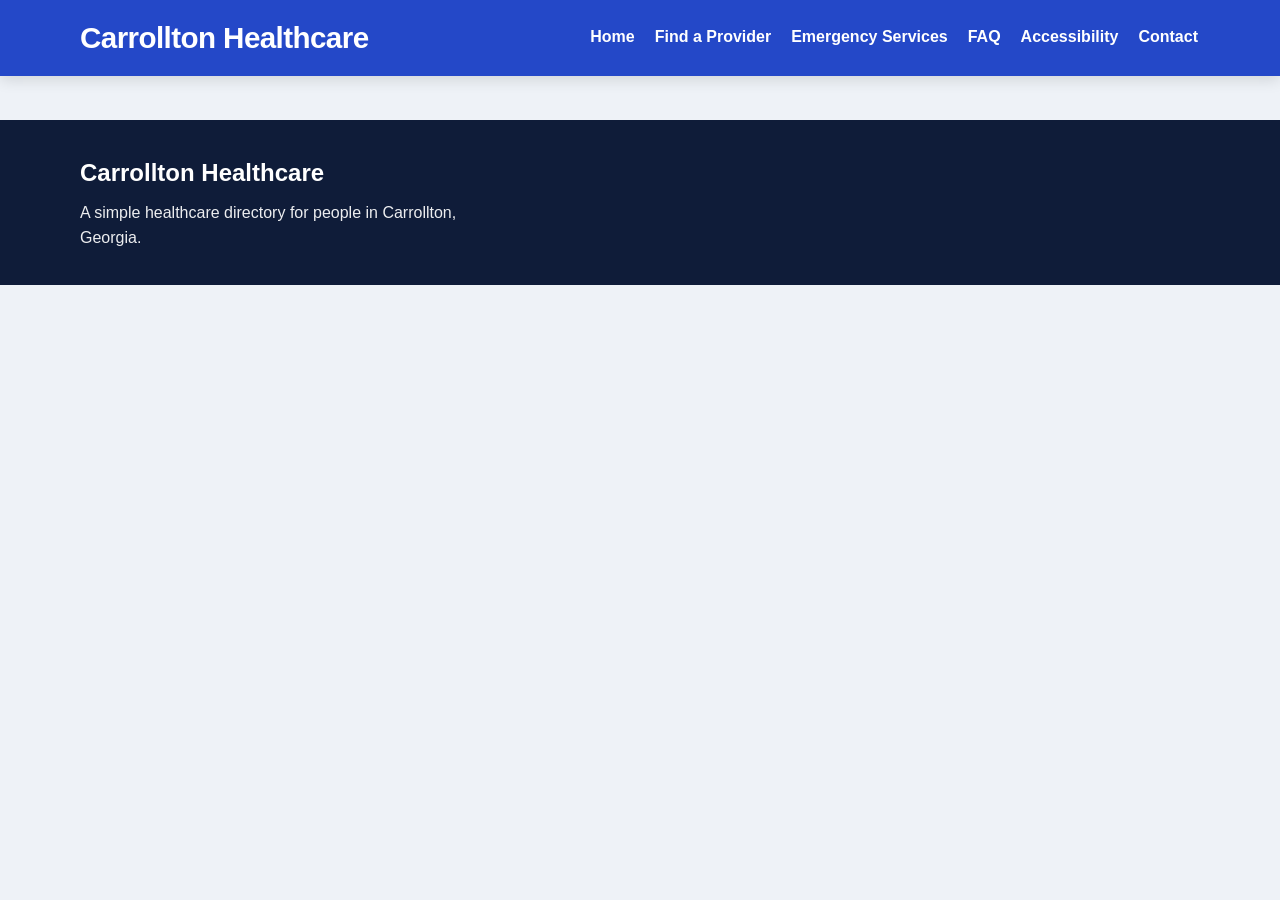
==== healthcare-site/pages/accessibility.html @ b3c3ab82 "Contributions and Structure for P2A1 The initial project structure with navigation, homepage, contac" ====
<!DOCTYPE html>
<html lang="en">
<head>
  <meta charset="UTF-8">
  <meta name="viewport" content="width=device-width, initial-scale=1.0">
  <title>Accessibility</title>
  <link rel="stylesheet" href="../css/style.css">
</head>
<body>

<header class="navbar">
  <div class="container">
    <a href="../index.html" class="logo">Carrollton Healthcare</a>
    <nav class="nav-links">
      <a href="../index.html">Home</a>
      <a href="providers.html">Find a Provider</a>
      <a href="emergency.html">Emergency Services</a>
      <a href="faq.html">FAQ</a>
      <a href="accessibility.html">Accessibility</a>
      <a href="contact.html">Contact</a>
    </nav>
  </div>
</header>

<main></main>

<footer class="footer">
  <div class="container footer-columns">
    <div>
      <h3>Carrollton Healthcare</h3>
      <p>A simple healthcare directory for people in Carrollton, Georgia.</p>
    </div>
  </div>
</footer>

</body>
</html>
---- healthcare-site/css/style.css ----
* {
  margin: 0;
  padding: 0;
  box-sizing: border-box;
}

:root {
  --bg: #eef2f7;
  --surface: #ffffff;
  --surface-soft: #f8fafc;
  --text: #142133;
  --muted: #4b5b70;
  --primary: #2448c8;
  --primary-dark: #1b379a;
  --accent: #e3342f;
  --accent-dark: #bf2622;
  --border: #d9e1ec;
  --shadow: 0 10px 28px rgba(17, 24, 39, 0.08);
  --footer: #0f1c39;
  --link: #153eaf;
  --link-hover: #0d2f86;
  --warning: #fff2c7;
}

body.dark-mode {
  --bg: #151a23;
  --surface: #1f2733;
  --surface-soft: #263141;
  --text: #f2f6fb;
  --muted: #cfdae7;
  --primary: #3d68ff;
  --primary-dark: #2d53d5;
  --accent: #ff5c57;
  --accent-dark: #e24843;
  --border: #384558;
  --shadow: 0 10px 28px rgba(0, 0, 0, 0.35);
  --footer: #0b111b;
  --link: #9bb7ff;
  --link-hover: #c8d7ff;
  --warning: #4a3e18;
}

body.warm-mode {
  --bg: #f8f3ea;
  --surface: #fffaf2;
  --surface-soft: #fff4e5;
  --text: #352519;
  --muted: #6b4d35;
  --primary: #b46a20;
  --primary-dark: #945618;
  --accent: #cc4b2c;
  --accent-dark: #a93d24;
  --border: #e7d2b8;
  --shadow: 0 10px 28px rgba(90, 58, 25, 0.12);
  --footer: #4a2f1b;
  --link: #8c3c0f;
  --link-hover: #6c2d09;
  --warning: #fff1cc;
}

body.high-contrast {
  --bg: #ffffff;
  --surface: #ffffff;
  --surface-soft: #ffffff;
  --text: #000000;
  --muted: #111111;
  --primary: #000000;
  --primary-dark: #000000;
  --accent: #000000;
  --accent-dark: #000000;
  --border: #000000;
  --shadow: none;
  --footer: #000000;
  --link: #0000ee;
  --link-hover: #551a8b;
  --warning: #ffffff;
}

html {
  scroll-behavior: smooth;
}

body {
  font-family: Arial, Helvetica, sans-serif;
  background: var(--bg);
  color: var(--text);
  line-height: 1.55;
  font-size: 16px;
  transition: background 0.25s ease, color 0.25s ease;
}

body.font-large {
  font-size: 18px;
}

body.font-xl {
  font-size: 20px;
}

img {
  max-width: 100%;
  display: block;
}

a {
  color: var(--link);
  text-decoration-thickness: 2px;
  text-underline-offset: 2px;
}

a:hover {
  color: var(--link-hover);
}

.container {
  width: min(1120px, 92%);
  margin: 0 auto;
}

.skip-link {
  position: absolute;
  left: -9999px;
  top: 10px;
  z-index: 9999;
  background: #ffffff;
  color: #000000;
  padding: 12px 16px;
  border-radius: 8px;
  border: 2px solid #000000;
}

.skip-link:focus {
  left: 12px;
}

.navbar {
  background: var(--primary);
  position: sticky;
  top: 0;
  z-index: 1000;
  box-shadow: 0 4px 14px rgba(0, 0, 0, 0.12);
}

.navbar .container {
  display: flex;
  justify-content: space-between;
  align-items: center;
  gap: 24px;
  min-height: 76px;
}

.logo {
  color: #ffffff;
  font-weight: 700;
  font-size: 1.85rem;
  text-decoration: none;
  letter-spacing: -0.02em;
}

.nav-links {
  display: flex;
  flex-wrap: wrap;
  gap: 16px;
}

.nav-links a {
  color: #ffffff;
  text-decoration: none;
  font-weight: 600;
  padding: 8px 2px;
  border-bottom: 2px solid transparent;
  transition: border-color 0.2s ease, opacity 0.2s ease;
}

.nav-links a:hover,
.nav-links a.active {
  border-bottom-color: #ffffff;
  opacity: 1;
}

.hero,
.page-hero {
  background: linear-gradient(135deg, var(--primary), var(--primary-dark));
  color: #ffffff;
}

.hero {
  padding: 72px 0;
}

.page-hero {
  padding: 58px 0;
}

.hero-content {
  display: grid;
  grid-template-columns: 1.35fr 0.9fr;
  gap: 44px;
  align-items: center;
}

.eyebrow {
  text-transform: uppercase;
  letter-spacing: 0.05em;
  font-size: 1rem;
  margin-bottom: 12px;
  opacity: 0.95;
}

.local-eyebrow {
  color: var(--primary);
  opacity: 1;
}

.hero-text h1,
.page-hero h1 {
  font-size: 3.3rem;
  line-height: 1.08;
  margin-bottom: 16px;
  letter-spacing: -0.03em;
}

.hero-text p,
.page-hero p {
  max-width: 700px;
  font-size: 1.2rem;
}

.hero-buttons,
.provider-buttons,
.action-row,
.callout-links {
  display: flex;
  flex-wrap: wrap;
  gap: 14px;
}

.hero-buttons {
  margin-top: 24px;
}

.btn,
.btn-primary,
.btn-secondary,
.submit-btn,
.simple-btn {
  display: inline-block;
  padding: 13px 20px;
  border-radius: 10px;
  font-weight: 700;
  text-decoration: none;
  border: 2px solid transparent;
  cursor: pointer;
  transition: transform 0.15s ease, background 0.2s ease, color 0.2s ease, border-color 0.2s ease;
}

.btn:hover,
.btn-primary:hover,
.btn-secondary:hover,
.submit-btn:hover,
.simple-btn:hover {
  transform: translateY(-1px);
}

.btn-primary,
.submit-btn,
.simple-btn.fill {
  background: var(--accent);
  color: #ffffff;
  border-color: var(--accent);
}

.btn-primary:hover,
.submit-btn:hover,
.simple-btn.fill:hover {
  background: var(--accent-dark);
  border-color: var(--accent-dark);
  color: #ffffff;
}

.btn-secondary,
.simple-btn {
  background: #ffffff;
  color: var(--primary);
  border-color: #ffffff;
}

.btn-secondary:hover,
.simple-btn:hover {
  color: var(--primary-dark);
}

.hero-card,
.card,
.provider-card,
.info-panel,
.contact-card,
.faq-item,
.feature-card,
.notice-box,
.success-box,
.commitment-box,
.room-card,
.home-image-card,
.callout-box {
  background: var(--surface);
  border: 1px solid var(--border);
  border-radius: 18px;
  box-shadow: var(--shadow);
}

.hero-card {
  padding: 24px;
}

.hero-card h2 {
  color: var(--text);
  margin-bottom: 14px;
  font-size: 1.8rem;
}

.hero-card label,
.contact-form label,
.search-form label {
  display: block;
  font-weight: 700;
  margin-bottom: 6px;
  color: var(--text);
}

.hero-card input,
.hero-card select,
.search-form input,
.search-form select,
.contact-form input,
.contact-form textarea {
  width: 100%;
  padding: 14px 14px;
  border: 1px solid var(--border);
  border-radius: 10px;
  margin-bottom: 14px;
  background: var(--surface-soft);
  color: var(--text);
  font: inherit;
}

.contact-form textarea {
  min-height: 140px;
  resize: vertical;
}

.features,
.section {
  padding: 54px 0;
}

.section-title {
  font-size: 2.3rem;
  margin-bottom: 22px;
  letter-spacing: -0.02em;
}

.cards-3,
.cards-4,
.feature-grid,
.info-grid,
.rooms-grid,
.provider-list {
  display: grid;
  gap: 20px;
}

.cards-3 {
  grid-template-columns: repeat(3, 1fr);
}

.cards-4,
.feature-grid {
  grid-template-columns: repeat(4, 1fr);
}

.provider-list {
  grid-template-columns: 1fr;
}

.feature-card,
.info-panel,
.notice-box,
.commitment-box {
  padding: 22px;
}

.feature-card h3,
.info-panel h3,
.notice-box h2,
.commitment-box h2 {
  margin-bottom: 10px;
  font-size: 1.6rem;
  line-height: 1.15;
}

.feature-card p,
.info-panel p,
.commitment-box p,
.notice-box p,
.provider-details p,
.contact-card p {
  color: var(--muted);
}

.section-links a,
.footer a,
.feature-card a,
.inline-link {
  color: var(--link);
  font-weight: 700;
  text-decoration: underline;
}

.section-links a:hover,
.footer a:hover,
.feature-card a:hover,
.inline-link:hover {
  color: var(--link-hover);
}

.callout-wrap {
  margin-top: 30px;
  display: grid;
  gap: 20px;
}

.callout-box {
  padding: 22px;
}

.callout-box h3 {
  font-size: 1.7rem;
  margin-bottom: 8px;
}

.image-section {
  display: grid;
  grid-template-columns: 0.95fr 1.05fr;
  gap: 28px;
  align-items: center;
}

.image-text p {
  color: var(--muted);
  font-size: 1.08rem;
}

.home-image-card {
  overflow: hidden;
}

.home-image-card img {
  width: 100%;
  height: 100%;
  min-height: 360px;
  object-fit: cover;
}

.search-form {
  display: grid;
  grid-template-columns: 2fr 1fr 1fr auto;
  gap: 14px;
  margin: 28px 0 22px;
}

.search-form button {
  white-space: nowrap;
}

.provider-card,
.room-card {
  display: grid;
  grid-template-columns: 90px 1fr auto;
  gap: 18px;
  padding: 18px;
  align-items: center;
}

.provider-photo,
.room-icon {
  width: 64px;
  height: 64px;
  border-radius: 16px;
  background: linear-gradient(135deg, #dce7ff, #bfd2ff);
  color: var(--primary);
  display: flex;
  align-items: center;
  justify-content: center;
  font-weight: 800;
  font-size: 1.4rem;
  border: 1px solid #c8d6f2;
}

.provider-details h2,
.room-card h3 {
  font-size: 2rem;
  line-height: 1.08;
  margin-bottom: 6px;
}

.provider-details .meta,
.room-card .meta {
  color: var(--muted);
  margin-bottom: 4px;
}

.badge {
  display: inline-block;
  padding: 8px 12px;
  border-radius: 999px;
  font-weight: 700;
  font-size: 0.96rem;
}

.badge.accepting {
  background: #dff5e5;
  color: #16643d;
}

.badge.limited {
  background: #fff0c8;
  color: #8c6310;
}

.badge.closed {
  background: #ffdcdc;
  color: #992929;
}

.notice-box {
  background: var(--warning);
}

.info-grid {
  grid-template-columns: repeat(3, 1fr);
  margin-top: 18px;
}

.rooms-grid {
  grid-template-columns: 1fr;
  margin-top: 20px;
}

.faq-list {
  display: grid;
  gap: 14px;
  margin-top: 24px;
}

.faq-item {
  overflow: hidden;
}

.faq-item summary {
  list-style: none;
  cursor: pointer;
  padding: 18px 20px;
  font-weight: 700;
  font-size: 1.15rem;
  color: var(--text);
}

.faq-item summary::-webkit-details-marker {
  display: none;
}

.faq-item summary::before {
  content: "+";
  display: inline-block;
  margin-right: 12px;
  font-size: 1.2rem;
  font-weight: 700;
}

.faq-item[open] summary::before {
  content: "–";
}

.faq-answer {
  padding: 0 20px 18px;
  color: var(--muted);
}

.commitment-box {
  margin-top: 22px;
}

.contact-grid {
  display: grid;
  grid-template-columns: 0.9fr 1.1fr;
  gap: 20px;
  align-items: start;
  margin-top: 28px;
}

.contact-card {
  padding: 20px;
}

.contact-card h2 {
  font-size: 2rem;
  margin-bottom: 10px;
}

.contact-card strong {
  color: var(--text);
}

.success-box {
  padding: 42px;
  text-align: center;
  margin: 50px auto;
  max-width: 760px;
}

.success-box h1 {
  font-size: 2.8rem;
  margin-bottom: 14px;
}

.footer {
  background: var(--footer);
  color: #ffffff;
  padding: 34px 0;
  margin-top: 44px;
}

.footer-columns {
  display: grid;
  grid-template-columns: 1.2fr 0.8fr 0.9fr;
  gap: 26px;
}

.footer h3 {
  font-size: 1.5rem;
  margin-bottom: 10px;
}

.footer p,
.footer li {
  color: rgba(255, 255, 255, 0.92);
}

.footer ul {
  list-style: none;
}

.footer li + li,
.footer p + p {
  margin-top: 8px;
}

.footer a {
  color: #ffffff;
}

.footer a:hover {
  color: #d9e5ff;
}

.accessibility-toggle {
  position: fixed;
  right: 18px;
  bottom: 18px;
  z-index: 1100;
  width: 58px;
  height: 58px;
  border-radius: 50%;
  border: none;
  background: var(--primary);
  color: #ffffff;
  font-size: 1.5rem;
  cursor: pointer;
  box-shadow: 0 12px 24px rgba(0, 0, 0, 0.22);
}

.accessibility-panel {
  position: fixed;
  right: 18px;
  bottom: 86px;
  width: min(340px, calc(100vw - 36px));
  background: var(--surface);
  color: var(--text);
  border: 1px solid var(--border);
  border-radius: 18px;
  box-shadow: var(--shadow);
  padding: 18px;
  z-index: 1100;
  display: none;
}

.accessibility-panel.open {
  display: block;
}

.accessibility-panel h2 {
  font-size: 1.4rem;
  margin-bottom: 14px;
}

.accessibility-section + .accessibility-section {
  margin-top: 16px;
}

.accessibility-section h3 {
  font-size: 1rem;
  margin-bottom: 10px;
}

.option-row {
  display: flex;
  flex-wrap: wrap;
  gap: 10px;
}

.option-btn {
  border: 1px solid var(--border);
  background: var(--surface-soft);
  color: var(--text);
  padding: 10px 12px;
  border-radius: 10px;
  cursor: pointer;
  font-weight: 700;
}

.option-btn.active {
  outline: 2px solid var(--primary);
}

.reset-btn {
  width: 100%;
  margin-top: 18px;
  background: var(--surface-soft);
  color: var(--text);
  border: 1px solid var(--border);
}

.visually-hidden {
  position: absolute;
  left: -9999px;
}

@media (max-width: 1000px) {
  .hero-content,
  .cards-4,
  .feature-grid,
  .footer-columns,
  .contact-grid,
  .cards-3,
  .info-grid,
  .image-section {
    grid-template-columns: 1fr;
  }

  .search-form {
    grid-template-columns: 1fr;
  }

  .provider-card,
  .room-card {
    grid-template-columns: 70px 1fr;
  }

  .provider-card .badge,
  .room-card .action-row {
    grid-column: 2;
  }

  .home-image-card img {
    min-height: 280px;
  }
}

@media (max-width: 720px) {
  .navbar .container {
    flex-direction: column;
    align-items: flex-start;
    padding: 14px 0;
  }

  .nav-links {
    gap: 10px 14px;
  }

  .hero-text h1,
  .page-hero h1 {
    font-size: 2.3rem;
  }

  .section-title {
    font-size: 2rem;
  }
}
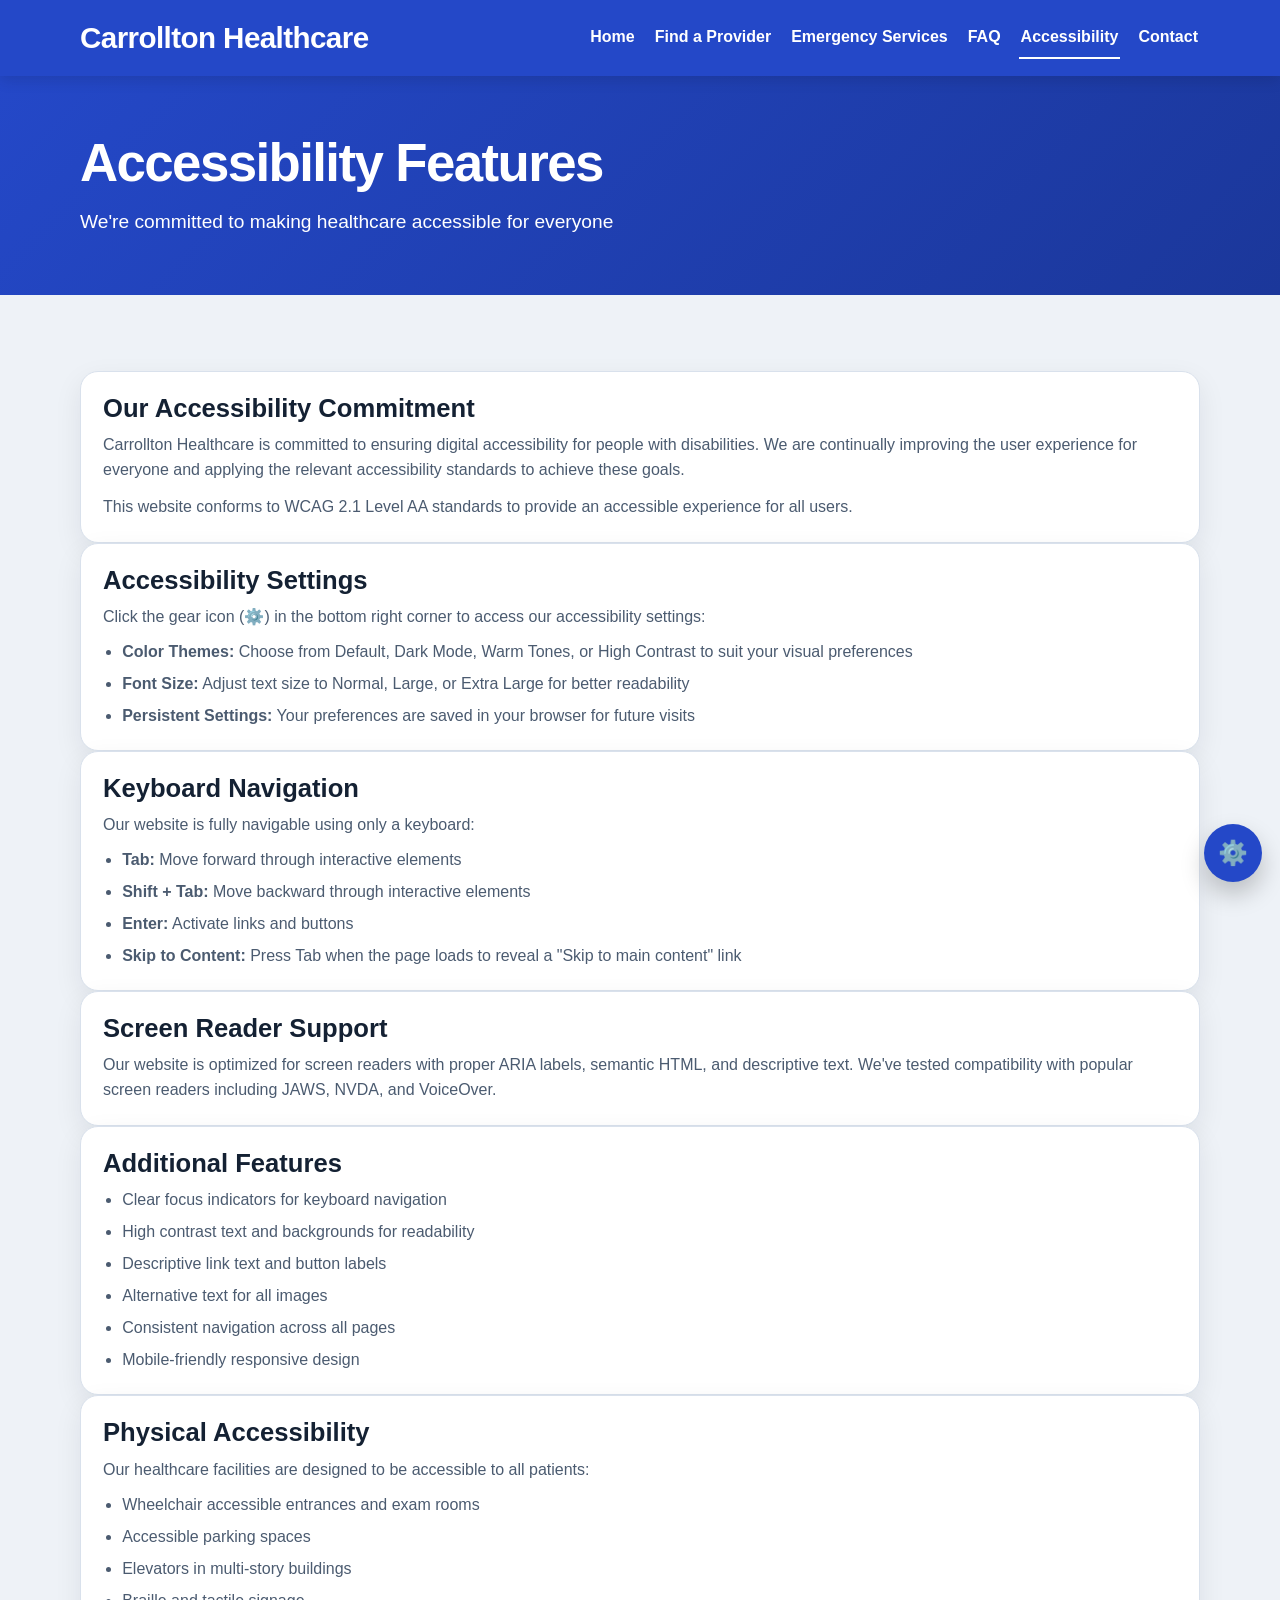
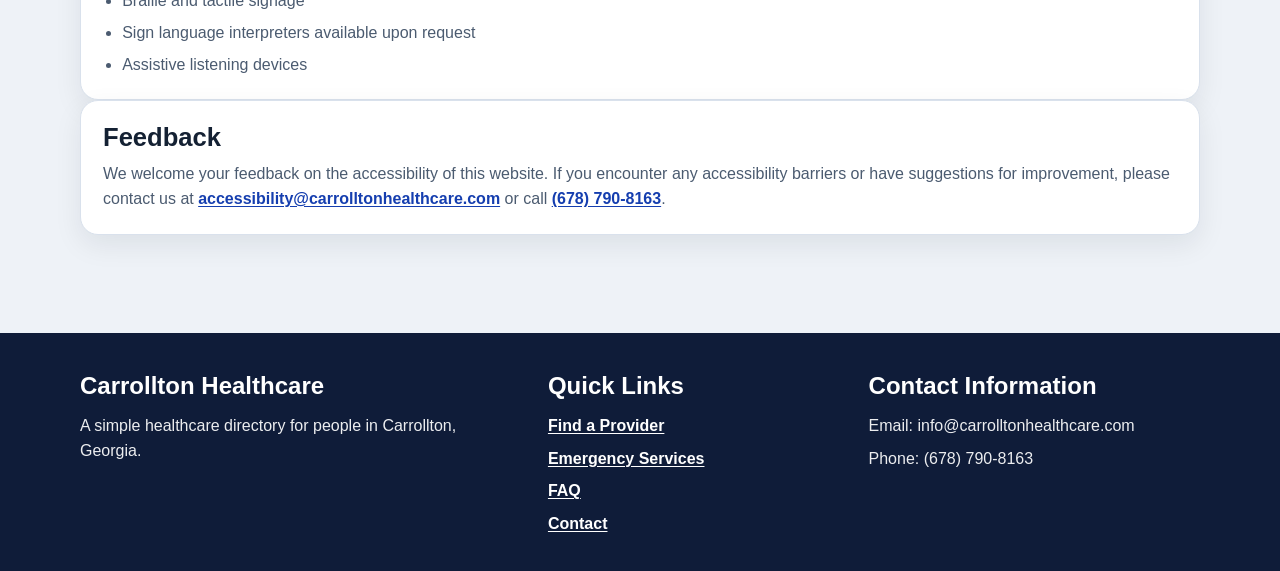
==== commit 11444c59: "updated faq and accessibility" ====
--- a/healthcare-site/pages/accessibility.html
+++ b/healthcare-site/pages/accessibility.html
@@ -3,10 +3,12 @@
 <head>
   <meta charset="UTF-8">
   <meta name="viewport" content="width=device-width, initial-scale=1.0">
-  <title>Accessibility</title>
+  <title>Accessibility | Carrollton Healthcare</title>
   <link rel="stylesheet" href="../css/style.css">
 </head>
 <body>
+
+<a href="#main" class="skip-link">Skip to main content</a>
 
 <header class="navbar">
   <div class="container">
@@ -16,13 +18,86 @@
       <a href="providers.html">Find a Provider</a>
       <a href="emergency.html">Emergency Services</a>
       <a href="faq.html">FAQ</a>
-      <a href="accessibility.html">Accessibility</a>
+      <a href="accessibility.html" class="active">Accessibility</a>
       <a href="contact.html">Contact</a>
     </nav>
   </div>
 </header>
 
-<main></main>
+<section class="page-hero">
+  <div class="container">
+    <h1>Accessibility Features</h1>
+    <p>We're committed to making healthcare accessible for everyone</p>
+  </div>
+</section>
+
+<main id="main" class="section">
+  <div class="container">
+
+    <div class="commitment-box">
+      <h2>Our Accessibility Commitment</h2>
+      <p>Carrollton Healthcare is committed to ensuring digital accessibility for people with disabilities. We are continually improving the user experience for everyone and applying the relevant accessibility standards to achieve these goals.</p>
+      <p style="margin-top: 12px;">This website conforms to WCAG 2.1 Level AA standards to provide an accessible experience for all users.</p>
+    </div>
+
+    <div class="info-panel">
+      <h3>Accessibility Settings</h3>
+      <p>Click the gear icon (⚙️) in the bottom right corner to access our accessibility settings:</p>
+      <ul>
+        <li><strong>Color Themes:</strong> Choose from Default, Dark Mode, Warm Tones, or High Contrast to suit your visual preferences</li>
+        <li><strong>Font Size:</strong> Adjust text size to Normal, Large, or Extra Large for better readability</li>
+        <li><strong>Persistent Settings:</strong> Your preferences are saved in your browser for future visits</li>
+      </ul>
+    </div>
+
+    <div class="info-panel">
+      <h3>Keyboard Navigation</h3>
+      <p>Our website is fully navigable using only a keyboard:</p>
+      <ul>
+        <li><strong>Tab:</strong> Move forward through interactive elements</li>
+        <li><strong>Shift + Tab:</strong> Move backward through interactive elements</li>
+        <li><strong>Enter:</strong> Activate links and buttons</li>
+        <li><strong>Skip to Content:</strong> Press Tab when the page loads to reveal a "Skip to main content" link</li>
+      </ul>
+    </div>
+
+    <div class="info-panel">
+      <h3>Screen Reader Support</h3>
+      <p>Our website is optimized for screen readers with proper ARIA labels, semantic HTML, and descriptive text. We've tested compatibility with popular screen readers including JAWS, NVDA, and VoiceOver.</p>
+    </div>
+
+    <div class="info-panel">
+      <h3>Additional Features</h3>
+      <ul>
+        <li>Clear focus indicators for keyboard navigation</li>
+        <li>High contrast text and backgrounds for readability</li>
+        <li>Descriptive link text and button labels</li>
+        <li>Alternative text for all images</li>
+        <li>Consistent navigation across all pages</li>
+        <li>Mobile-friendly responsive design</li>
+      </ul>
+    </div>
+
+    <div class="info-panel">
+      <h3>Physical Accessibility</h3>
+      <p>Our healthcare facilities are designed to be accessible to all patients:</p>
+      <ul>
+        <li>Wheelchair accessible entrances and exam rooms</li>
+        <li>Accessible parking spaces</li>
+        <li>Elevators in multi-story buildings</li>
+        <li>Braille and tactile signage</li>
+        <li>Sign language interpreters available upon request</li>
+        <li>Assistive listening devices</li>
+      </ul>
+    </div>
+
+    <div class="info-panel">
+      <h3>Feedback</h3>
+      <p>We welcome your feedback on the accessibility of this website. If you encounter any accessibility barriers or have suggestions for improvement, please contact us at <a href="mailto:accessibility@carrolltonhealthcare.com" class="inline-link">accessibility@carrolltonhealthcare.com</a> or call <a href="tel:6787908163" class="inline-link">(678) 790-8163</a>.</p>
+    </div>
+
+  </div>
+</main>
 
 <footer class="footer">
   <div class="container footer-columns">
@@ -30,8 +105,56 @@
       <h3>Carrollton Healthcare</h3>
       <p>A simple healthcare directory for people in Carrollton, Georgia.</p>
     </div>
+    <div>
+      <h3>Quick Links</h3>
+      <ul>
+        <li><a href="providers.html">Find a Provider</a></li>
+        <li><a href="emergency.html">Emergency Services</a></li>
+        <li><a href="faq.html">FAQ</a></li>
+        <li><a href="contact.html">Contact</a></li>
+      </ul>
+    </div>
+    <div>
+      <h3>Contact Information</h3>
+      <p>Email: info@carrolltonhealthcare.com</p>
+      <p>Phone: (678) 790-8163</p>
+    </div>
   </div>
 </footer>
 
+<button
+  id="accessibilityToggle"
+  class="accessibility-toggle"
+  aria-label="Accessibility settings"
+  aria-expanded="false">
+  ⚙️
+</button>
+
+<div id="accessibilityPanel" class="accessibility-panel" role="region" aria-label="Accessibility settings">
+  <h2>Accessibility Settings</h2>
+
+  <div class="accessibility-section">
+    <h3>Color Theme</h3>
+    <div class="option-row">
+      <button class="option-btn" data-theme="default">Default</button>
+      <button class="option-btn" data-theme="dark-mode">Dark</button>
+      <button class="option-btn" data-theme="warm-mode">Warm</button>
+      <button class="option-btn" data-theme="high-contrast">High Contrast</button>
+    </div>
+  </div>
+
+  <div class="accessibility-section">
+    <h3>Font Size</h3>
+    <div class="option-row">
+      <button class="option-btn" data-font="normal">Normal</button>
+      <button class="option-btn" data-font="large">Large</button>
+      <button class="option-btn" data-font="xl">Extra Large</button>
+    </div>
+  </div>
+
+  <button id="resetAccessibility" class="btn reset-btn">Reset to Defaults</button>
+</div>
+
+<script src="../javascript/script.js"></script>
 </body>
 </html>
--- a/healthcare-site/css/style.css
+++ b/healthcare-site/css/style.css
@@ -251,7 +251,8 @@
   text-decoration: none;
   border: 2px solid transparent;
   cursor: pointer;
-  transition: transform 0.15s ease, background 0.2s ease, color 0.2s ease, border-color 0.2s ease;
+  transition: transform 0.15s ease, background 0.2s ease, color 0.2s ease,
+    border-color 0.2s ease;
 }
 
 .btn:hover,
@@ -383,6 +384,66 @@
   grid-template-columns: 1fr;
 }
 
+.page-intro {
+  max-width: 720px;
+  color: var(--muted);
+  font-size: 1.1rem;
+  margin-bottom: 8px;
+}
+
+.page-intro.flush-top {
+  margin-top: 0;
+}
+
+.page-intro.tight-below {
+  margin-bottom: 0;
+}
+
+.page-intro.follow-list {
+  margin-top: 12px;
+  margin-bottom: 0;
+}
+
+.provider-search-actions {
+  margin-top: 8px;
+  margin-bottom: 12px;
+}
+
+.provider-side {
+  display: flex;
+  flex-direction: column;
+  align-items: flex-end;
+  gap: 12px;
+  justify-content: center;
+}
+
+.provider-side .action-row {
+  justify-content: flex-end;
+}
+
+.info-panel ul {
+  margin: 10px 0 0;
+  padding-left: 1.2em;
+  color: var(--muted);
+  line-height: 1.5;
+}
+
+.info-panel li + li {
+  margin-top: 8px;
+}
+
+.section-heading {
+  font-size: 2.3rem;
+  margin-bottom: 8px;
+  letter-spacing: -0.02em;
+}
+
+.subsection-title {
+  font-size: 1.4rem;
+  margin-bottom: 6px;
+  color: var(--text);
+}
+
 .feature-card,
 .info-panel,
 .notice-box,
@@ -772,6 +833,11 @@
     grid-column: 2;
   }
 
+  .provider-side {
+    grid-column: 1 / -1;
+    align-items: flex-start;
+  }
+
   .home-image-card img {
     min-height: 280px;
   }
